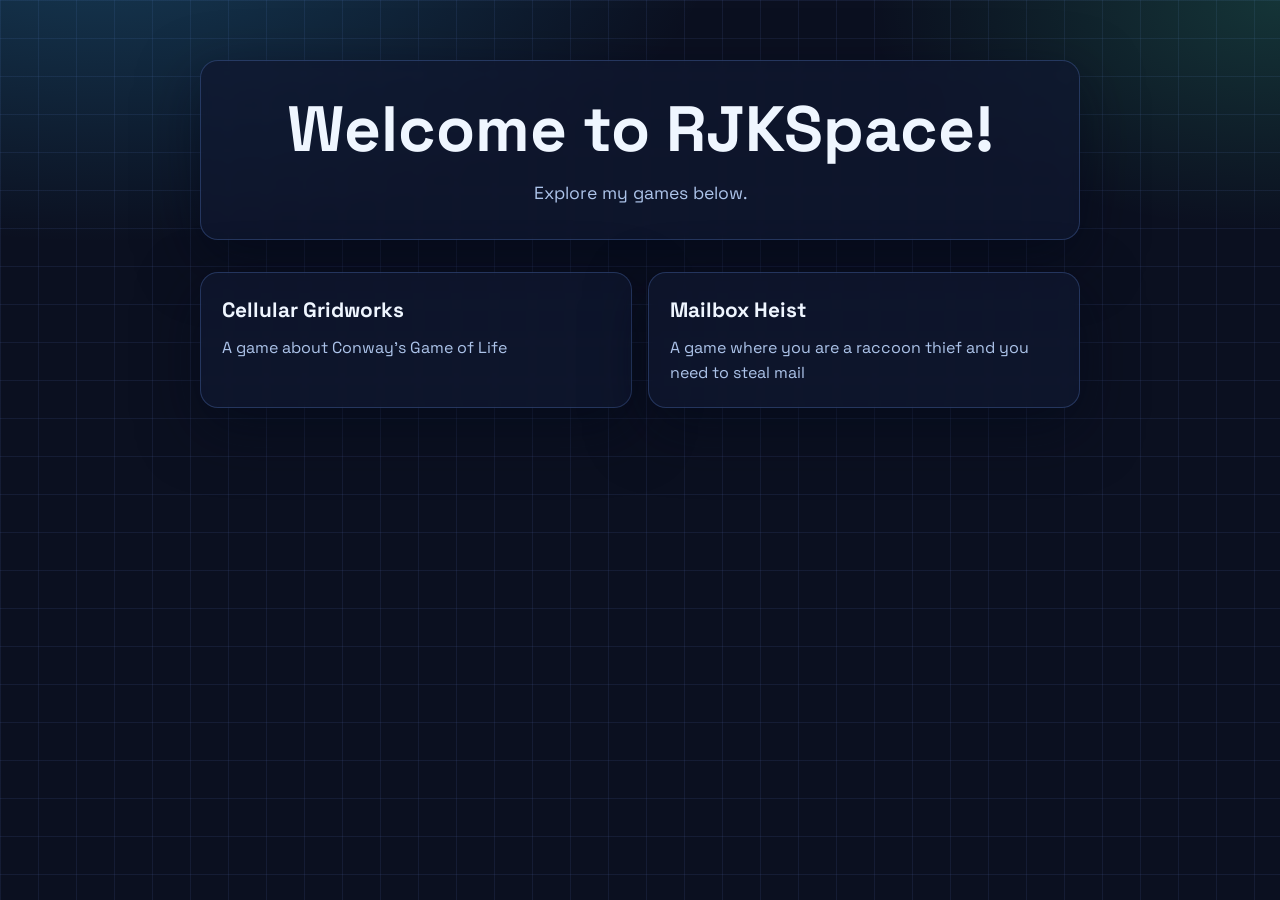
==== index.html @ 3ecf100f "Update index.html" ====
<!doctype html>
<html lang="en">
<head>
  <meta charset="UTF-8" />
  <meta name="viewport" content="width=device-width, initial-scale=1.0" />
  <title>RJKSpace</title>
  <meta
    name="description"
    content="Welcome to RJKSpace. Explore my projects and creations."
  />

  <link rel="preconnect" href="https://fonts.googleapis.com" />
  <link rel="preconnect" href="https://fonts.gstatic.com" crossorigin />
  <link
    href="https://fonts.googleapis.com/css2?family=Space+Grotesk:wght@400;500;700&display=swap"
    rel="stylesheet"
  />

  <link rel="stylesheet" href="assets/css/styles.css" />
</head>
  <body>
    <main class="homepage">
      <section class="hero">
        <h1>Welcome to RJKSpace!</h1>
        <p>Explore my games below.</p>
      </section>

      <section class="projects">
        <div class="project-grid">
          <a class="project-card" href="https://cellular-gridworks.rjkspace.com">
            <h2>Cellular Gridworks</h2>
            <p>A game about Conway's Game of Life</p>
          </a>

          <a class="project-card" href="https://mailbox-heist.rjkspace.com">
            <h2>Mailbox Heist</h2>
            <p>A game where you are a raccoon thief and you need to steal mail</p>
          </a>
        </div>
      </section>
    </main>
  </body>
</html>
---- assets/css/styles.css ----
:root {
  --bg: #0b1020;
  --panel: rgba(15, 24, 48, 0.74);
  --line: rgba(113, 161, 255, 0.24);
  --text: #eff6ff;
  --muted: #adc4ea;
  --accent: #47f3b1;
  --accent-deep: #20ce8f;
  --glow: rgba(71, 243, 177, 0.24);
  --radius: 18px;
  --shadow: 0 20px 60px rgba(2, 8, 23, 0.5);
}

*,
*::before,
*::after {
  box-sizing: border-box;
}

html,
body {
  margin: 0;
  padding: 0;
}

body {
  font-family: "Space Grotesk", "Segoe UI", sans-serif;
  color: var(--text);
  min-height: 100vh;
  line-height: 1.6;
  background-color: var(--bg);
  background-image:
    radial-gradient(1200px 640px at 8% -10%, rgba(56, 189, 248, 0.26), transparent 52%),
    radial-gradient(900px 500px at 100% 0%, rgba(71, 243, 177, 0.16), transparent 46%),
    linear-gradient(rgba(85, 112, 189, 0.13) 1px, transparent 1px),
    linear-gradient(90deg, rgba(85, 112, 189, 0.13) 1px, transparent 1px);
  background-size: auto, auto, 38px 38px, 38px 38px;
}

.homepage {
  max-width: 920px;
  margin: 0 auto;
  padding: 60px 20px;
}

.hero {
  border-radius: var(--radius);
  border: 1px solid var(--line);
  background: var(--panel);
  backdrop-filter: blur(5px);
  box-shadow: var(--shadow);
  padding: clamp(1.5rem, 2.5vw, 2.5rem);
  text-align: center;
  margin-bottom: 2rem;
  animation: fadeUp 500ms ease both;
}

.hero h1 {
  margin: 0 0 0.75rem;
  line-height: 1.15;
  font-size: clamp(2.2rem, 5vw, 4rem);
}

.hero p {
  margin: 0;
  color: var(--muted);
  font-size: 1.1rem;
}

.projects {
  animation: fadeUp 650ms ease both;
}

.project-grid {
  display: grid;
  grid-template-columns: repeat(auto-fit, minmax(260px, 1fr));
  gap: 1rem;
}

.project-card {
  display: block;
  text-decoration: none;
  color: var(--text);
  border-radius: var(--radius);
  border: 1px solid var(--line);
  background: var(--panel);
  backdrop-filter: blur(5px);
  box-shadow: var(--shadow);
  padding: 1.3rem;
  transition: transform 0.2s ease, border-color 0.2s ease, box-shadow 0.2s ease;
}

.project-card:hover {
  transform: translateY(-4px);
  border-color: rgba(71, 243, 177, 0.45);
  box-shadow: 0 24px 60px rgba(2, 8, 23, 0.65);
}

.project-card h2 {
  margin: 0 0 0.5rem;
  font-size: 1.3rem;
}

.project-card p {
  margin: 0;
  color: var(--muted);
}

a:focus-visible {
  outline: 3px solid #9ef7d2;
  outline-offset: 3px;
}

@keyframes fadeUp {
  from {
    opacity: 0;
    transform: translateY(8px);
  }
  to {
    opacity: 1;
    transform: translateY(0);
  }
}
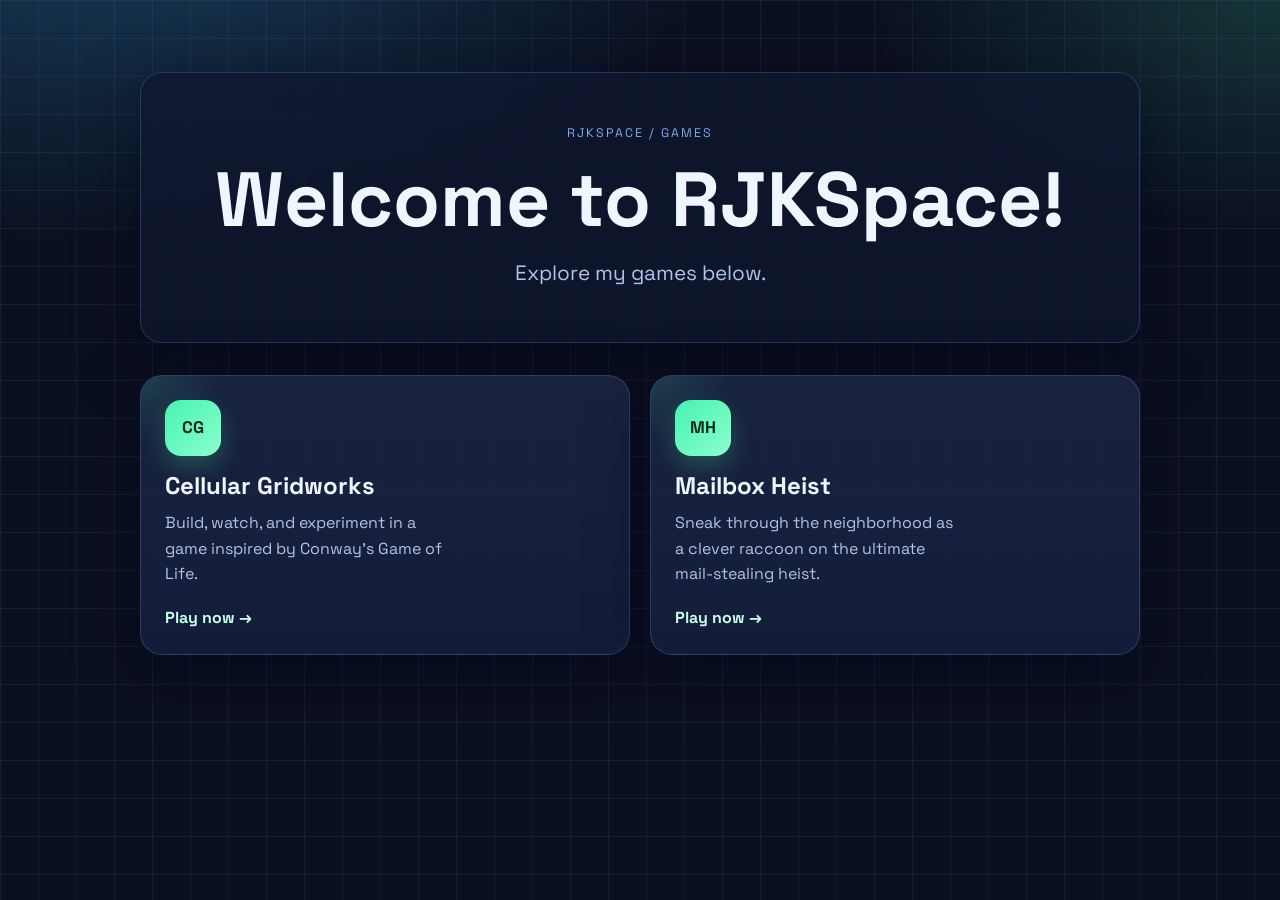
==== commit 085ade0b: "Update index.html" ====
--- a/index.html
+++ b/index.html
@@ -1,40 +1,53 @@
 <!doctype html>
 <html lang="en">
-<head>
-  <meta charset="UTF-8" />
-  <meta name="viewport" content="width=device-width, initial-scale=1.0" />
-  <title>RJKSpace</title>
-  <meta
-    name="description"
-    content="Welcome to RJKSpace. Explore my projects and creations."
-  />
-
-  <link rel="preconnect" href="https://fonts.googleapis.com" />
-  <link rel="preconnect" href="https://fonts.gstatic.com" crossorigin />
-  <link
-    href="https://fonts.googleapis.com/css2?family=Space+Grotesk:wght@400;500;700&display=swap"
-    rel="stylesheet"
-  />
-
-  <link rel="stylesheet" href="assets/css/styles.css" />
-</head>
+  <head>
+    <meta charset="UTF-8" />
+    <meta name="viewport" content="width=device-width, initial-scale=1.0" />
+    <title>RJKSpace</title>
+    <meta
+      name="description"
+      content="Welcome to RJKSpace. Explore my games and creations."
+    />
+    <link rel="preconnect" href="https://fonts.googleapis.com" />
+    <link rel="preconnect" href="https://fonts.gstatic.com" crossorigin />
+    <link
+      href="https://fonts.googleapis.com/css2?family=Space+Grotesk:wght@400;500;700&display=swap"
+      rel="stylesheet"
+    />
+    <link rel="stylesheet" href="assets/css/styles.css" />
+  </head>
   <body>
     <main class="homepage">
       <section class="hero">
+        <p class="eyebrow">RJKSPACE / GAMES</p>
         <h1>Welcome to RJKSpace!</h1>
-        <p>Explore my games below.</p>
+        <p class="hero-subtitle">Explore my games below.</p>
       </section>
 
       <section class="projects">
         <div class="project-grid">
-          <a class="project-card" href="https://cellular-gridworks.rjkspace.com">
+          <a
+            class="project-card"
+            href="https://cellular-gridworks.rjkspace.com"
+            target="_blank"
+            rel="noopener noreferrer"
+          >
+            <div class="project-icon">CG</div>
             <h2>Cellular Gridworks</h2>
-            <p>A game about Conway's Game of Life</p>
+            <p>Build, watch, and experiment in a game inspired by Conway's Game of Life.</p>
+            <span class="project-link">Play now →</span>
           </a>
 
-          <a class="project-card" href="https://mailbox-heist.rjkspace.com">
+          <a
+            class="project-card"
+            href="https://mailbox-heist.rjkspace.com"
+            target="_blank"
+            rel="noopener noreferrer"
+          >
+            <div class="project-icon">MH</div>
             <h2>Mailbox Heist</h2>
-            <p>A game where you are a raccoon thief and you need to steal mail</p>
+            <p>Sneak through the neighborhood as a clever raccoon on the ultimate mail-stealing heist.</p>
+            <span class="project-link">Play now →</span>
           </a>
         </div>
       </section>
--- a/assets/css/styles.css
+++ b/assets/css/styles.css
@@ -1,13 +1,14 @@
 :root {
   --bg: #0b1020;
   --panel: rgba(15, 24, 48, 0.74);
+  --panel-strong: rgba(18, 28, 58, 0.92);
   --line: rgba(113, 161, 255, 0.24);
   --text: #eff6ff;
   --muted: #adc4ea;
   --accent: #47f3b1;
   --accent-deep: #20ce8f;
   --glow: rgba(71, 243, 177, 0.24);
-  --radius: 18px;
+  --radius: 22px;
   --shadow: 0 20px 60px rgba(2, 8, 23, 0.5);
 }
 
@@ -38,33 +39,41 @@
 }
 
 .homepage {
-  max-width: 920px;
+  max-width: 1040px;
   margin: 0 auto;
-  padding: 60px 20px;
+  padding: 72px 20px;
 }
 
 .hero {
+  text-align: center;
   border-radius: var(--radius);
   border: 1px solid var(--line);
   background: var(--panel);
-  backdrop-filter: blur(5px);
+  backdrop-filter: blur(6px);
   box-shadow: var(--shadow);
-  padding: clamp(1.5rem, 2.5vw, 2.5rem);
-  text-align: center;
+  padding: clamp(2rem, 4vw, 4rem);
   margin-bottom: 2rem;
   animation: fadeUp 500ms ease both;
 }
 
-.hero h1 {
-  margin: 0 0 0.75rem;
-  line-height: 1.15;
-  font-size: clamp(2.2rem, 5vw, 4rem);
+.eyebrow {
+  margin: 0 0 0.8rem;
+  color: #80a8e8;
+  letter-spacing: 0.16em;
+  text-transform: uppercase;
+  font-size: 0.78rem;
 }
 
-.hero p {
+.hero h1 {
   margin: 0;
+  line-height: 1.1;
+  font-size: clamp(2.6rem, 6vw, 5rem);
+}
+
+.hero-subtitle {
+  margin: 1rem 0 0;
   color: var(--muted);
-  font-size: 1.1rem;
+  font-size: clamp(1.05rem, 2vw, 1.3rem);
 }
 
 .projects {
@@ -73,37 +82,81 @@
 
 .project-grid {
   display: grid;
-  grid-template-columns: repeat(auto-fit, minmax(260px, 1fr));
-  gap: 1rem;
+  grid-template-columns: repeat(auto-fit, minmax(280px, 1fr));
+  gap: 1.25rem;
 }
 
 .project-card {
+  position: relative;
   display: block;
   text-decoration: none;
   color: var(--text);
   border-radius: var(--radius);
   border: 1px solid var(--line);
-  background: var(--panel);
-  backdrop-filter: blur(5px);
+  background:
+    linear-gradient(180deg, rgba(255, 255, 255, 0.04), rgba(255, 255, 255, 0.01)),
+    var(--panel-strong);
   box-shadow: var(--shadow);
-  padding: 1.3rem;
-  transition: transform 0.2s ease, border-color 0.2s ease, box-shadow 0.2s ease;
+  padding: 1.5rem;
+  min-height: 250px;
+  overflow: hidden;
+  transition:
+    transform 0.22s ease,
+    border-color 0.22s ease,
+    box-shadow 0.22s ease,
+    background 0.22s ease;
+}
+
+.project-card::before {
+  content: "";
+  position: absolute;
+  inset: -40% auto auto -20%;
+  width: 180px;
+  height: 180px;
+  background: radial-gradient(circle, rgba(71, 243, 177, 0.18), transparent 70%);
+  pointer-events: none;
 }
 
 .project-card:hover {
-  transform: translateY(-4px);
-  border-color: rgba(71, 243, 177, 0.45);
-  box-shadow: 0 24px 60px rgba(2, 8, 23, 0.65);
+  transform: translateY(-8px) scale(1.015);
+  border-color: rgba(71, 243, 177, 0.55);
+  box-shadow:
+    0 28px 70px rgba(2, 8, 23, 0.72),
+    0 0 0 1px rgba(71, 243, 177, 0.18);
+}
+
+.project-icon {
+  width: 56px;
+  height: 56px;
+  display: grid;
+  place-items: center;
+  margin-bottom: 1rem;
+  border-radius: 16px;
+  background: linear-gradient(135deg, var(--accent), #8bffcd);
+  color: #032a1b;
+  font-weight: 700;
+  font-size: 1.05rem;
+  box-shadow: 0 10px 24px var(--glow);
 }
 
 .project-card h2 {
-  margin: 0 0 0.5rem;
-  font-size: 1.3rem;
+  margin: 0 0 0.6rem;
+  font-size: 1.5rem;
+  line-height: 1.2;
 }
 
 .project-card p {
   margin: 0;
   color: var(--muted);
+  font-size: 1rem;
+  max-width: 28ch;
+}
+
+.project-link {
+  display: inline-block;
+  margin-top: 1.1rem;
+  color: #c6ffe8;
+  font-weight: 700;
 }
 
 a:focus-visible {
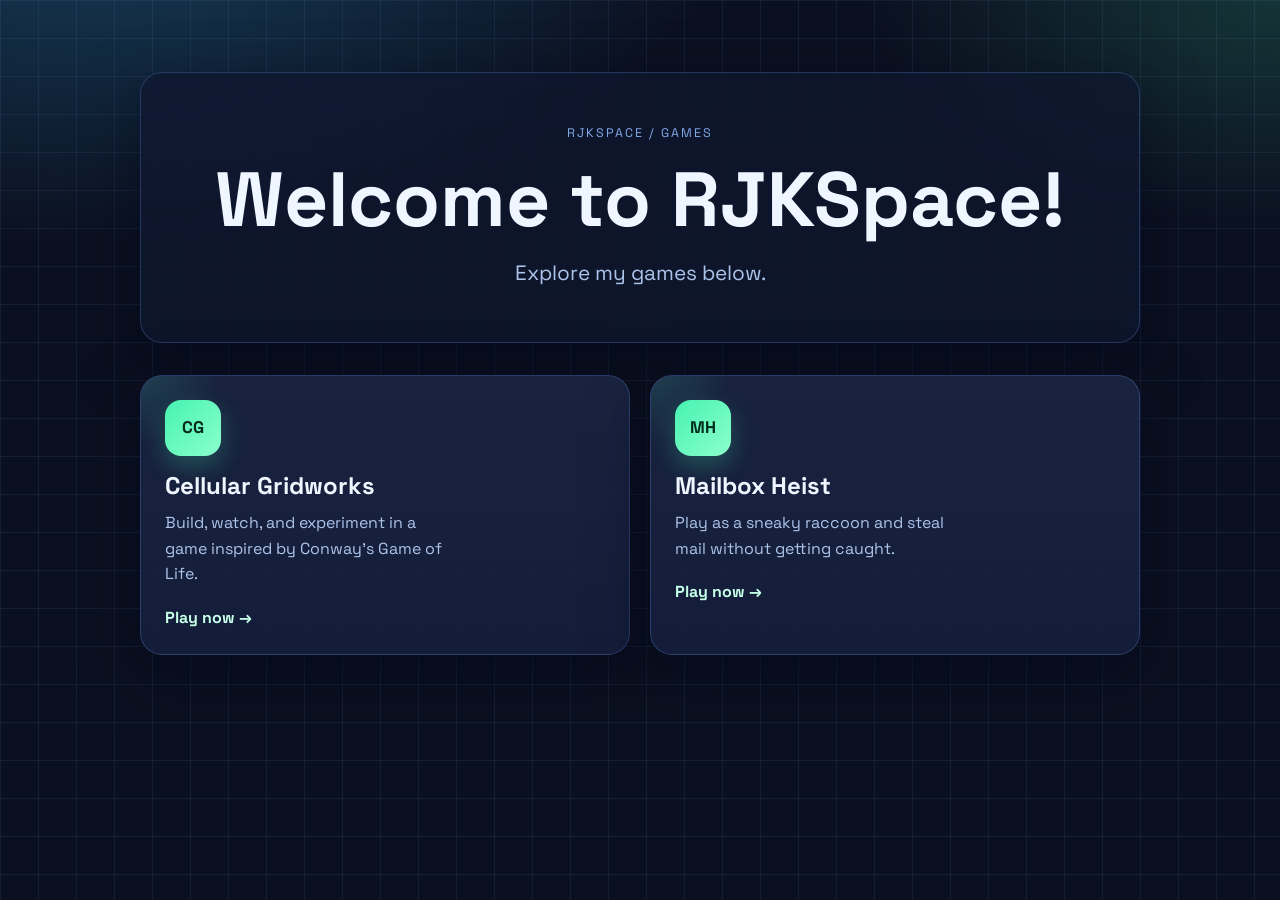
==== commit d909ca95: "Update index.html" ====
--- a/index.html
+++ b/index.html
@@ -46,7 +46,7 @@
           >
             <div class="project-icon">MH</div>
             <h2>Mailbox Heist</h2>
-            <p>Sneak through the neighborhood as a clever raccoon on the ultimate mail-stealing heist.</p>
+            <p>Play as a sneaky raccoon and steal mail without getting caught.</p>
             <span class="project-link">Play now →</span>
           </a>
         </div>
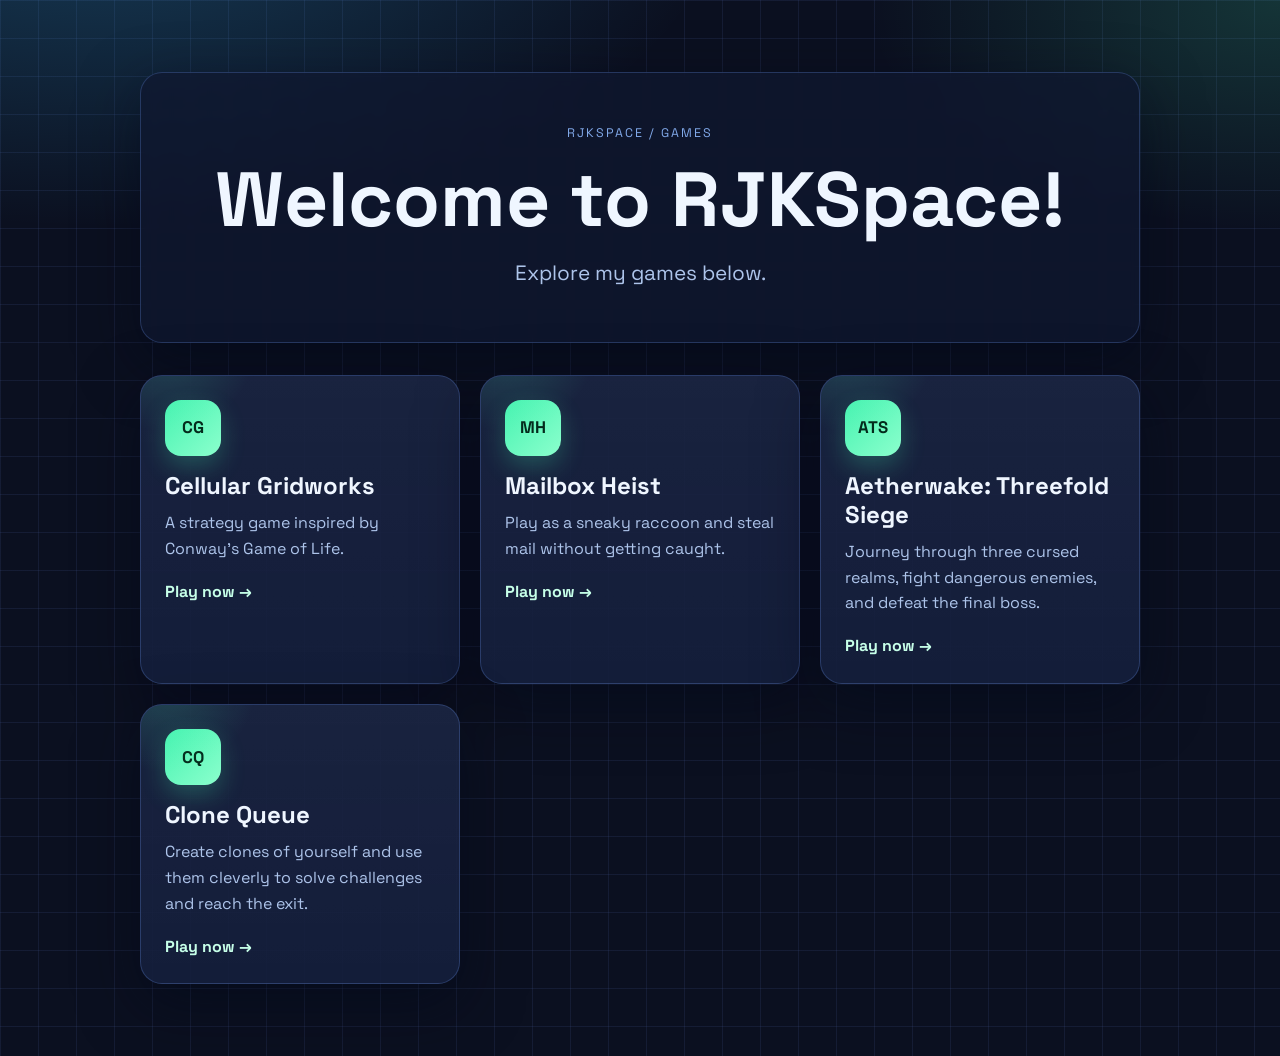
==== commit 829657ce: "Update index.html" ====
--- a/index.html
+++ b/index.html
@@ -34,7 +34,7 @@
           >
             <div class="project-icon">CG</div>
             <h2>Cellular Gridworks</h2>
-            <p>Build, watch, and experiment in a game inspired by Conway's Game of Life.</p>
+            <p>A strategy game inspired by Conway's Game of Life.</p>
             <span class="project-link">Play now →</span>
           </a>
 
@@ -49,6 +49,30 @@
             <p>Play as a sneaky raccoon and steal mail without getting caught.</p>
             <span class="project-link">Play now →</span>
           </a>
+
+          <a
+            class="project-card"
+            href="https://aetherwake-threefold-siege.rjkspace.com"
+            target="_blank"
+            rel="noopener noreferrer"
+          >
+            <div class="project-icon">ATS</div>
+            <h2>Aetherwake: Threefold Siege</h2>
+            <p>Journey through three cursed realms, fight dangerous enemies, and defeat the final boss.</p>
+            <span class="project-link">Play now →</span>
+          </a>
+
+          <a
+            class="project-card"
+            href="https://clone-queue.rjkspace.com"
+            target="_blank"
+            rel="noopener noreferrer"
+          >
+            <div class="project-icon">CQ</div>
+            <h2>Clone Queue</h2>
+            <p>Create clones of yourself and use them cleverly to solve challenges and reach the exit.</p>
+            <span class="project-link">Play now →</span>
+          </a>
         </div>
       </section>
     </main>
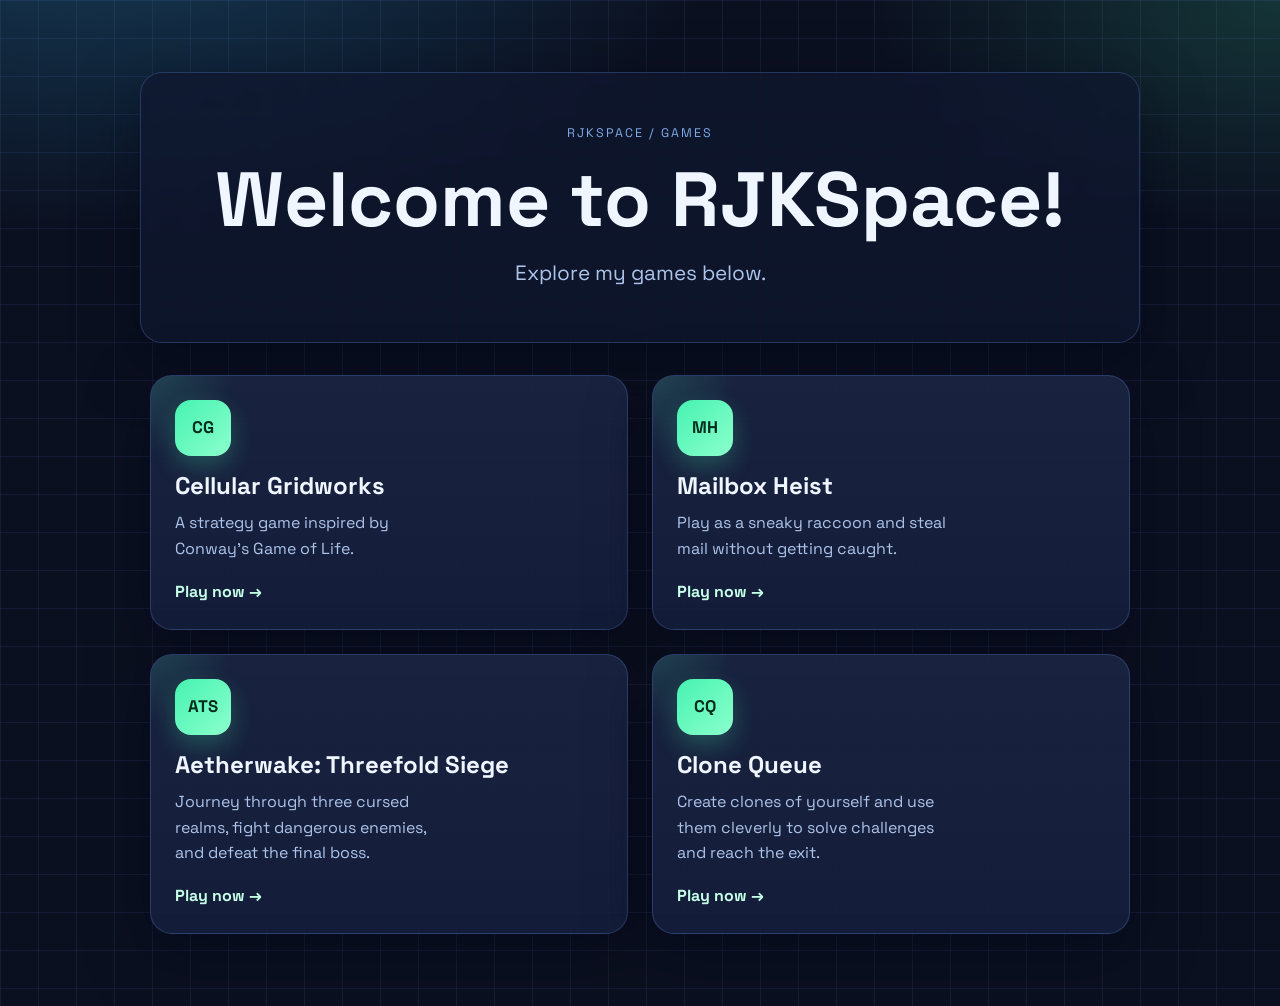
==== commit 01783db8: "Update index.html" ====
--- a/index.html
+++ b/index.html
@@ -15,6 +15,8 @@
       rel="stylesheet"
     />
     <link rel="stylesheet" href="assets/css/styles.css" />
+    <script async src="https://pagead2.googlesyndication.com/pagead/js/adsbygoogle.js?client=ca-pub-7775674259685350"
+     crossorigin="anonymous"></script>
   </head>
   <body>
     <main class="homepage">
--- a/assets/css/styles.css
+++ b/assets/css/styles.css
@@ -82,8 +82,16 @@
 
 .project-grid {
   display: grid;
-  grid-template-columns: repeat(auto-fit, minmax(280px, 1fr));
-  gap: 1.25rem;
+  grid-template-columns: repeat(2, minmax(320px, 1fr));
+  gap: 1.5rem;
+  max-width: 980px;
+  margin: 0 auto;
+}
+
+@media (max-width: 767px) {
+  .project-grid {
+    grid-template-columns: 1fr;
+  }
 }
 
 .project-card {
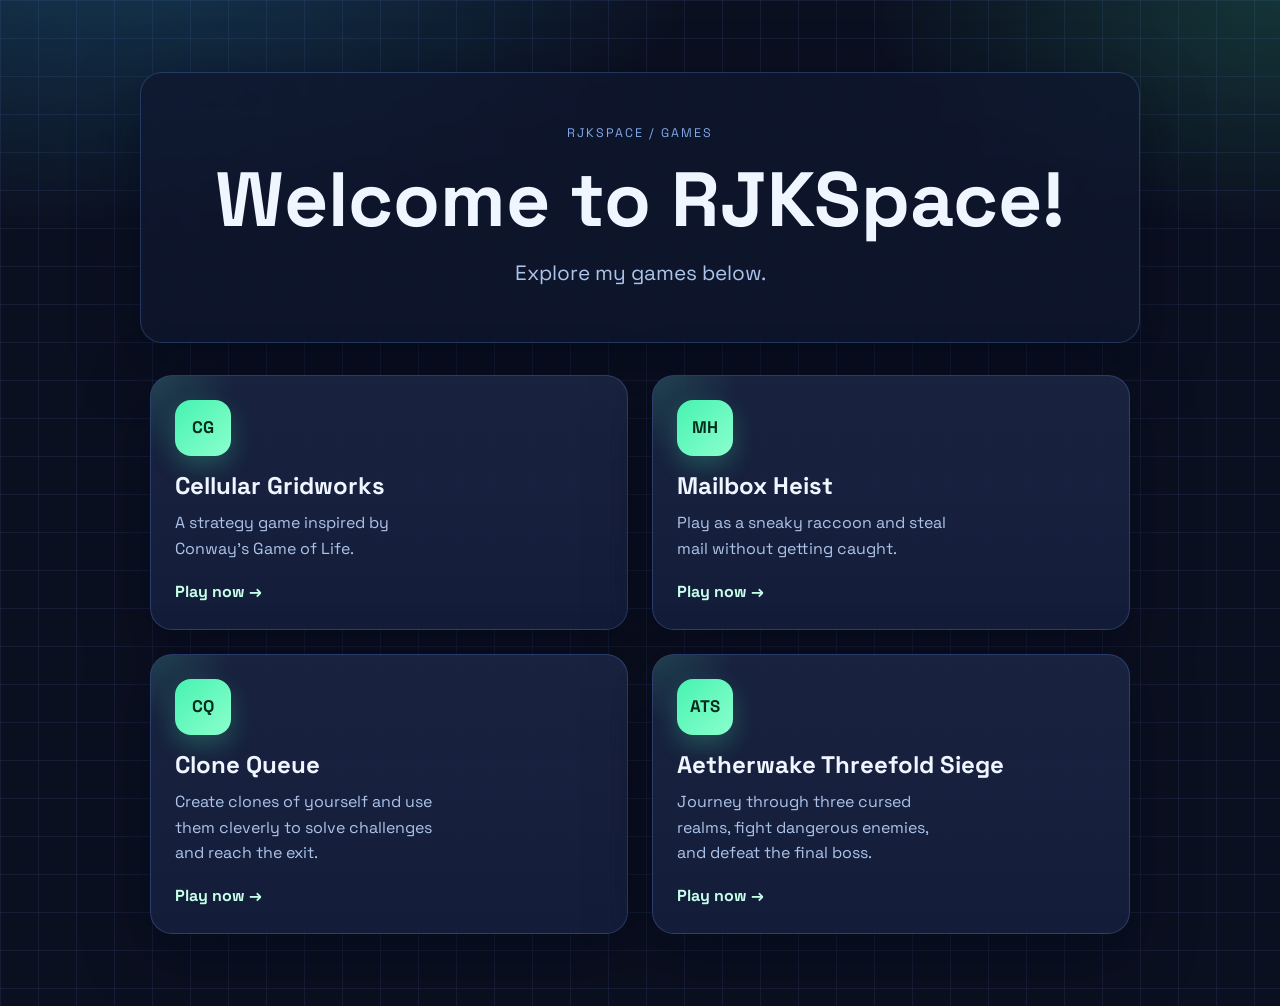
==== commit 3c12afcd: "Update index.html" ====
--- a/index.html
+++ b/index.html
@@ -54,18 +54,6 @@
 
           <a
             class="project-card"
-            href="https://aetherwake-threefold-siege.rjkspace.com"
-            target="_blank"
-            rel="noopener noreferrer"
-          >
-            <div class="project-icon">ATS</div>
-            <h2>Aetherwake: Threefold Siege</h2>
-            <p>Journey through three cursed realms, fight dangerous enemies, and defeat the final boss.</p>
-            <span class="project-link">Play now →</span>
-          </a>
-
-          <a
-            class="project-card"
             href="https://clone-queue.rjkspace.com"
             target="_blank"
             rel="noopener noreferrer"
@@ -75,6 +63,18 @@
             <p>Create clones of yourself and use them cleverly to solve challenges and reach the exit.</p>
             <span class="project-link">Play now →</span>
           </a>
+
+          <a
+            class="project-card"
+            href="https://aetherwake-threefold-siege.rjkspace.com"
+            target="_blank"
+            rel="noopener noreferrer"
+          >
+            <div class="project-icon">ATS</div>
+            <h2>Aetherwake Threefold Siege</h2>
+            <p>Journey through three cursed realms, fight dangerous enemies, and defeat the final boss.</p>
+            <span class="project-link">Play now →</span>
+          </a>
         </div>
       </section>
     </main>
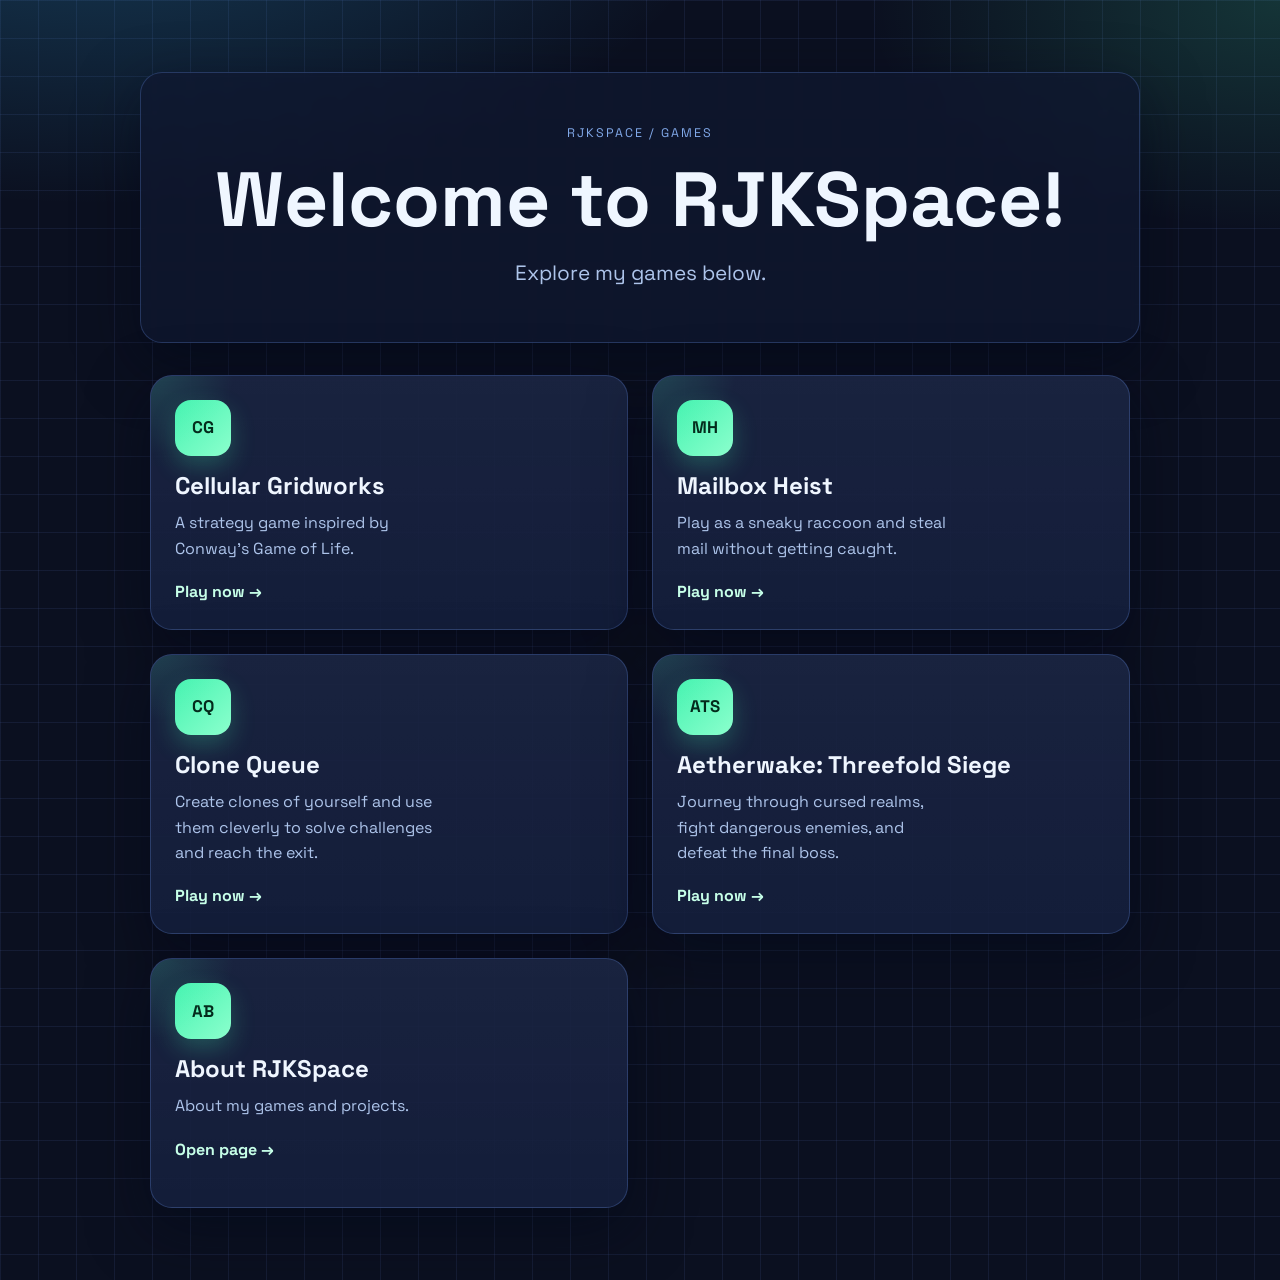
==== commit 4f1f2573: "Update index.html" ====
--- a/index.html
+++ b/index.html
@@ -6,7 +6,7 @@
     <title>RJKSpace</title>
     <meta
       name="description"
-      content="Welcome to RJKSpace. Explore my games and creations."
+      content="Welcome to RJKSpace. Explore my games and projects"
     />
     <link rel="preconnect" href="https://fonts.googleapis.com" />
     <link rel="preconnect" href="https://fonts.gstatic.com" crossorigin />
@@ -15,9 +15,13 @@
       rel="stylesheet"
     />
     <link rel="stylesheet" href="assets/css/styles.css" />
-    <script async src="https://pagead2.googlesyndication.com/pagead/js/adsbygoogle.js?client=ca-pub-7775674259685350"
-     crossorigin="anonymous"></script>
+    <script
+      async
+      src="https://pagead2.googlesyndication.com/pagead/js/adsbygoogle.js?client=ca-pub-7775674259685350"
+      crossorigin="anonymous"
+    ></script>
   </head>
+
   <body>
     <main class="homepage">
       <section class="hero">
@@ -71,9 +75,16 @@
             rel="noopener noreferrer"
           >
             <div class="project-icon">ATS</div>
-            <h2>Aetherwake Threefold Siege</h2>
-            <p>Journey through three cursed realms, fight dangerous enemies, and defeat the final boss.</p>
+            <h2>Aetherwake: Threefold Siege</h2>
+            <p>Journey through cursed realms, fight dangerous enemies, and defeat the final boss.</p>
             <span class="project-link">Play now →</span>
+          </a>
+
+          <a class="project-card" href="about.html">
+            <div class="project-icon">AB</div>
+            <h2>About RJKSpace</h2>
+            <p>About my games and projects.</p>
+            <span class="project-link">Open page →</span>
           </a>
         </div>
       </section>
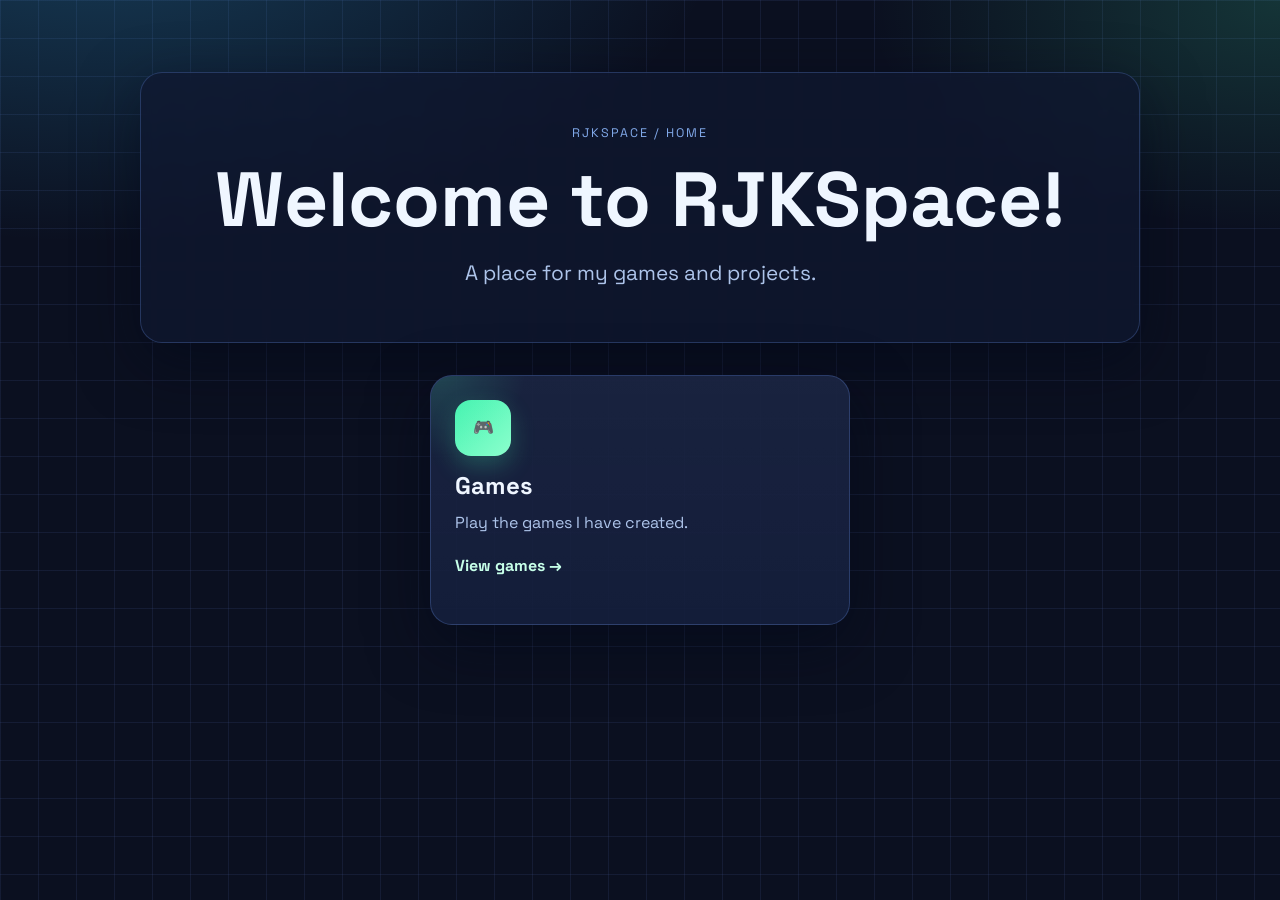
==== commit b07c1317: "Update index.html" ====
--- a/index.html
+++ b/index.html
@@ -6,15 +6,18 @@
     <title>RJKSpace</title>
     <meta
       name="description"
-      content="Welcome to RJKSpace. Explore my games and projects"
+      content="Welcome to RJKSpace. Explore games and projects."
     />
+
     <link rel="preconnect" href="https://fonts.googleapis.com" />
     <link rel="preconnect" href="https://fonts.gstatic.com" crossorigin />
     <link
       href="https://fonts.googleapis.com/css2?family=Space+Grotesk:wght@400;500;700&display=swap"
       rel="stylesheet"
     />
+
     <link rel="stylesheet" href="assets/css/styles.css" />
+
     <script
       async
       src="https://pagead2.googlesyndication.com/pagead/js/adsbygoogle.js?client=ca-pub-7775674259685350"
@@ -25,66 +28,20 @@
   <body>
     <main class="homepage">
       <section class="hero">
-        <p class="eyebrow">RJKSPACE / GAMES</p>
+        <p class="eyebrow">RJKSPACE / HOME</p>
         <h1>Welcome to RJKSpace!</h1>
-        <p class="hero-subtitle">Explore my games below.</p>
+        <p class="hero-subtitle">
+          A place for my games and projects.
+        </p>
       </section>
 
       <section class="projects">
-        <div class="project-grid">
-          <a
-            class="project-card"
-            href="https://cellular-gridworks.rjkspace.com"
-            target="_blank"
-            rel="noopener noreferrer"
-          >
-            <div class="project-icon">CG</div>
-            <h2>Cellular Gridworks</h2>
-            <p>A strategy game inspired by Conway's Game of Life.</p>
-            <span class="project-link">Play now →</span>
-          </a>
-
-          <a
-            class="project-card"
-            href="https://mailbox-heist.rjkspace.com"
-            target="_blank"
-            rel="noopener noreferrer"
-          >
-            <div class="project-icon">MH</div>
-            <h2>Mailbox Heist</h2>
-            <p>Play as a sneaky raccoon and steal mail without getting caught.</p>
-            <span class="project-link">Play now →</span>
-          </a>
-
-          <a
-            class="project-card"
-            href="https://clone-queue.rjkspace.com"
-            target="_blank"
-            rel="noopener noreferrer"
-          >
-            <div class="project-icon">CQ</div>
-            <h2>Clone Queue</h2>
-            <p>Create clones of yourself and use them cleverly to solve challenges and reach the exit.</p>
-            <span class="project-link">Play now →</span>
-          </a>
-
-          <a
-            class="project-card"
-            href="https://aetherwake-threefold-siege.rjkspace.com"
-            target="_blank"
-            rel="noopener noreferrer"
-          >
-            <div class="project-icon">ATS</div>
-            <h2>Aetherwake: Threefold Siege</h2>
-            <p>Journey through cursed realms, fight dangerous enemies, and defeat the final boss.</p>
-            <span class="project-link">Play now →</span>
-          </a>
-
-          <a class="project-card" href="about.html">
-            <div class="project-icon">AB</div>
-            <h2>About RJKSpace</h2>
-            <p>About my games and projects.</p>
-            <span class="project-link">Open page →</span>
+        <div class="center-one-card">
+          <a class="project-card" href="games.html">
+            <div class="project-icon">🎮</div>
+            <h2>Games</h2>
+            <p>Play the games I have created.</p>
+            <span class="project-link">View games →</span>
           </a>
         </div>
       </section>
--- a/assets/css/styles.css
+++ b/assets/css/styles.css
@@ -182,3 +182,13 @@
     transform: translateY(0);
   }
 }
+
+.center-one-card {
+  display: flex;
+  justify-content: center;
+}
+
+.center-one-card .project-card {
+  width: 100%;
+  max-width: 420px;
+}
